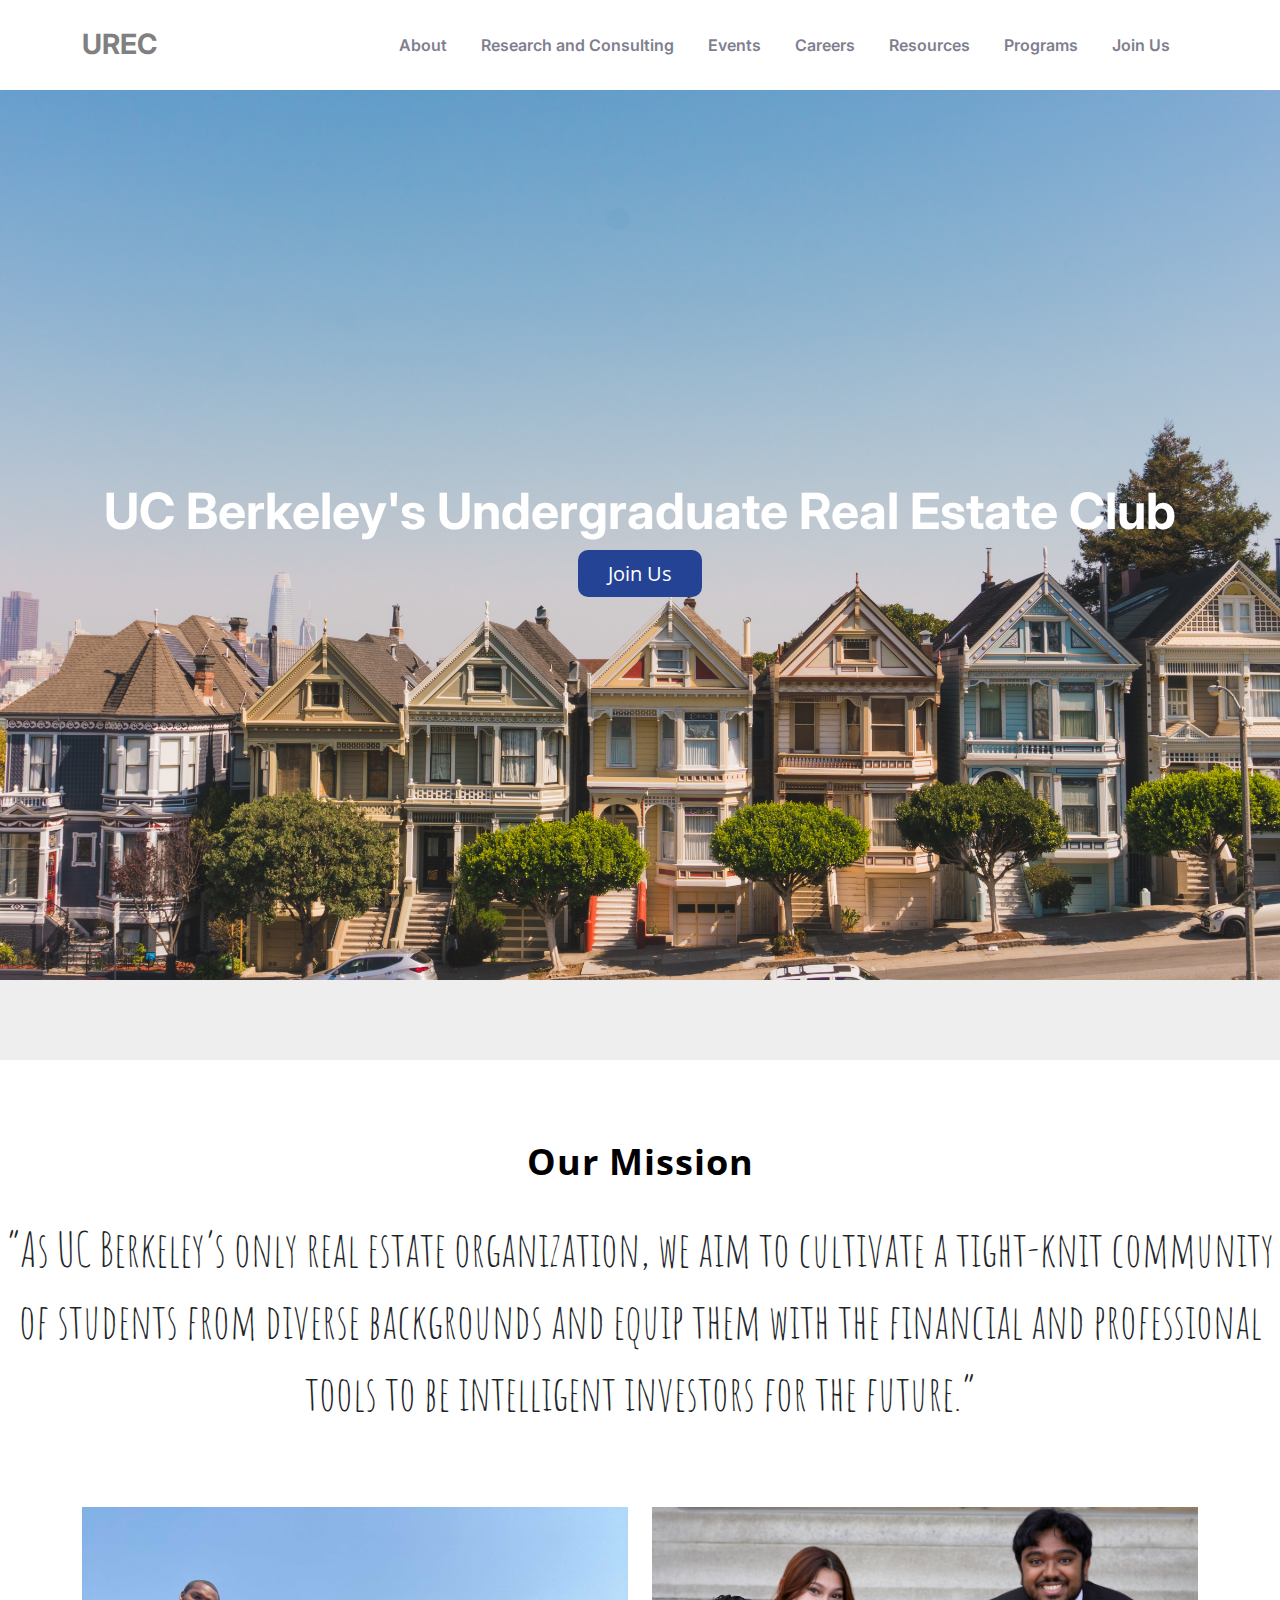
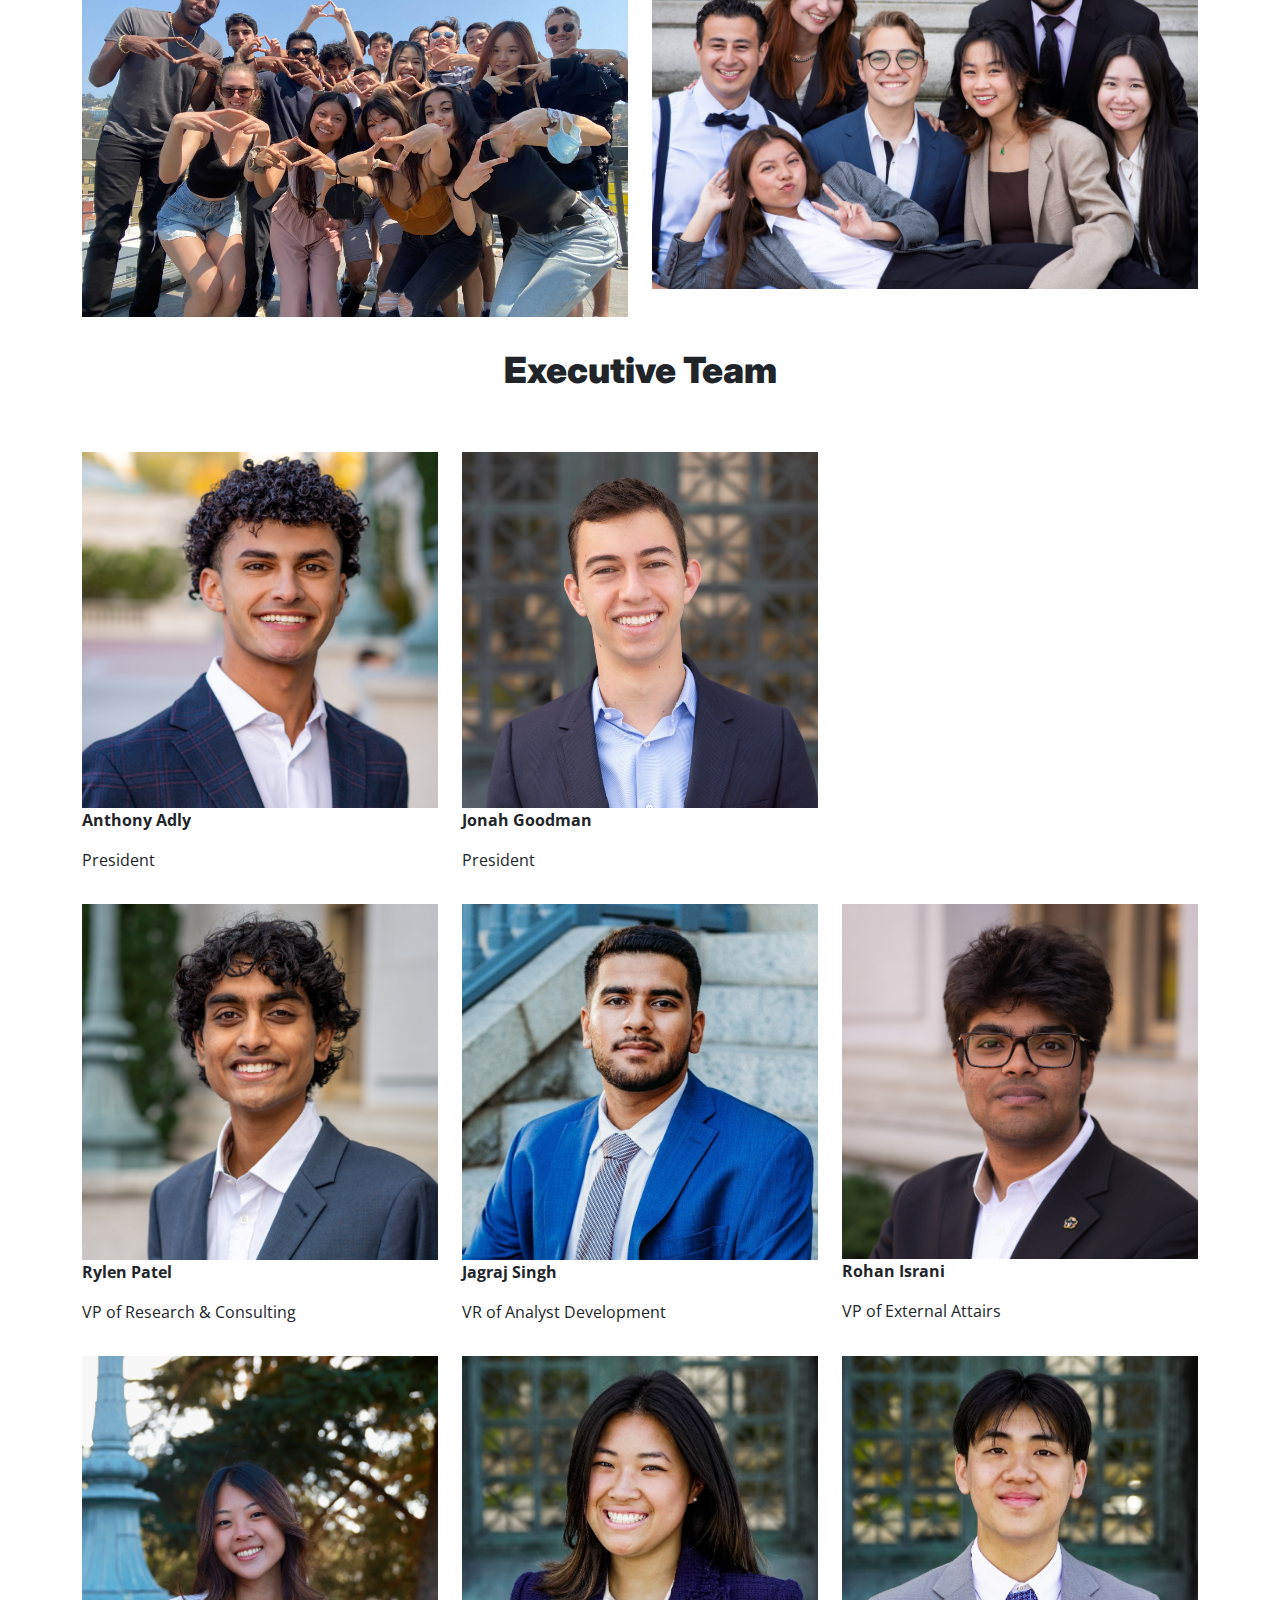
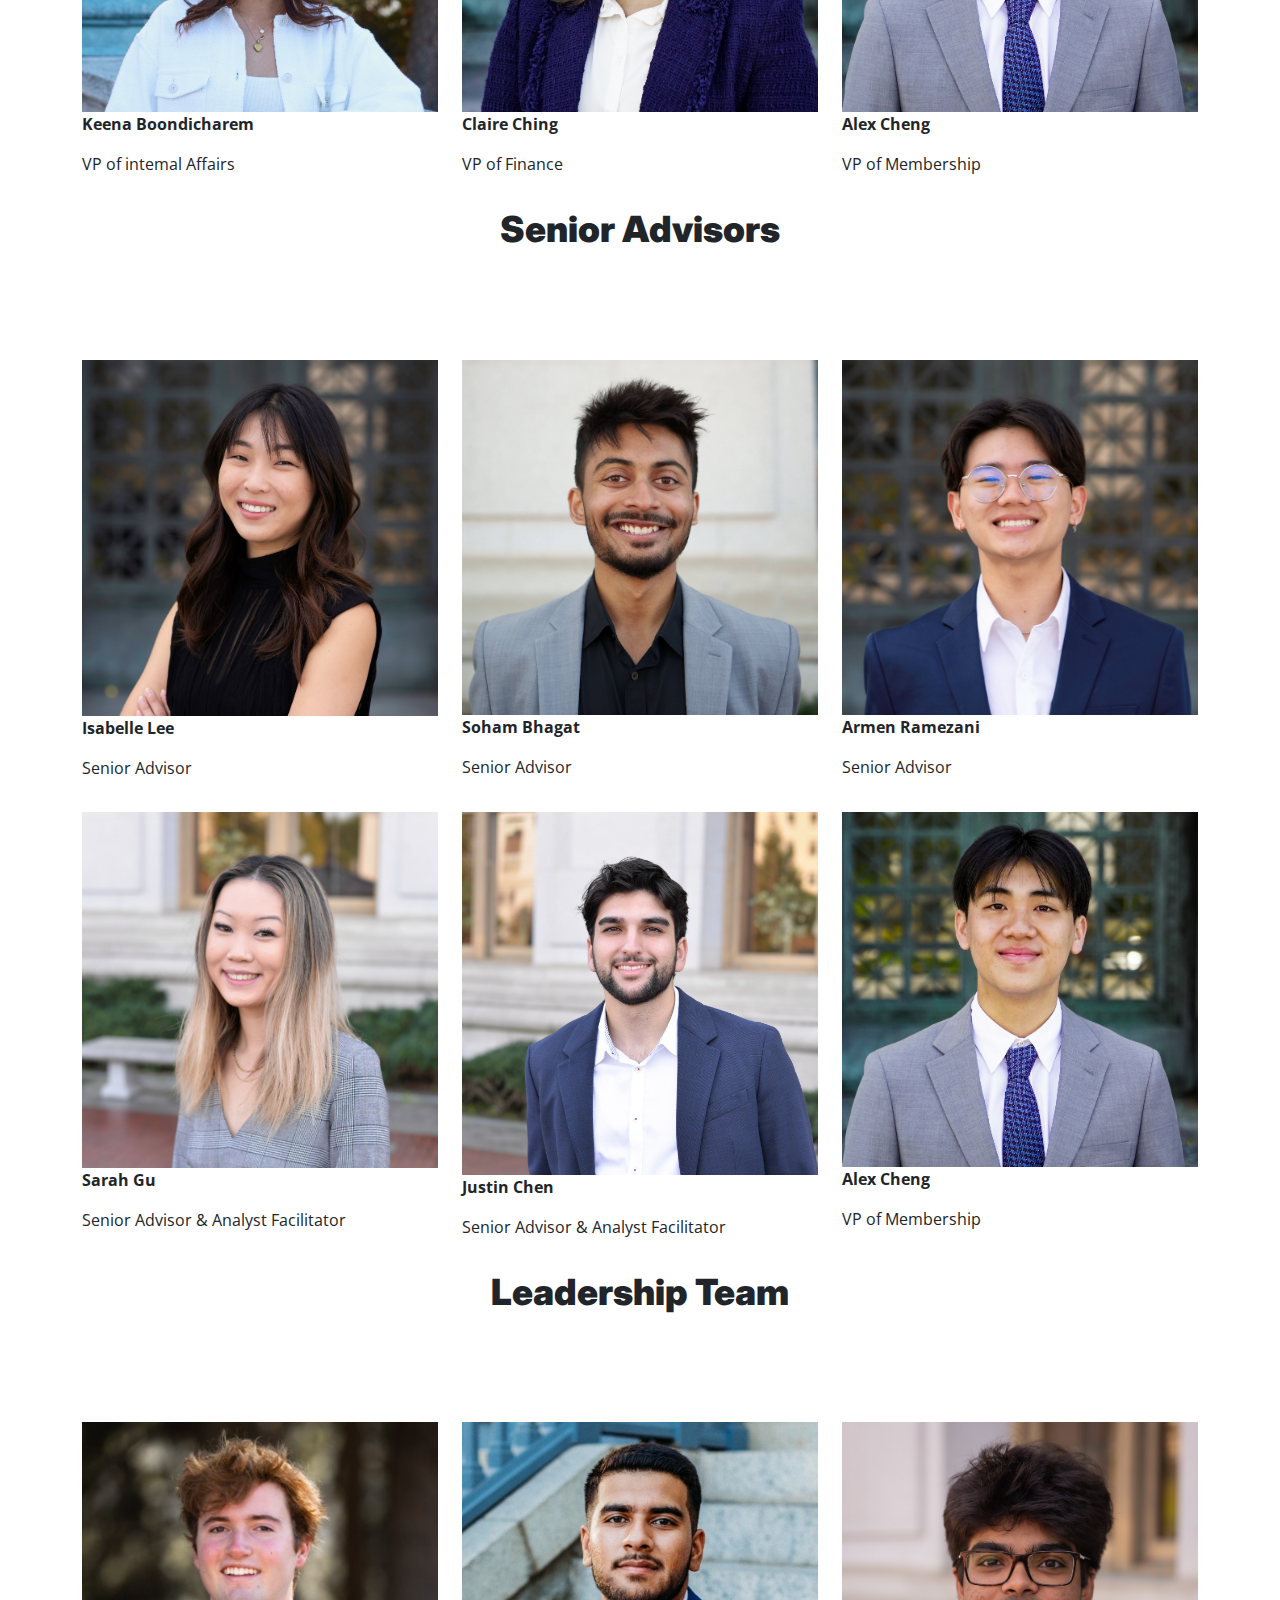
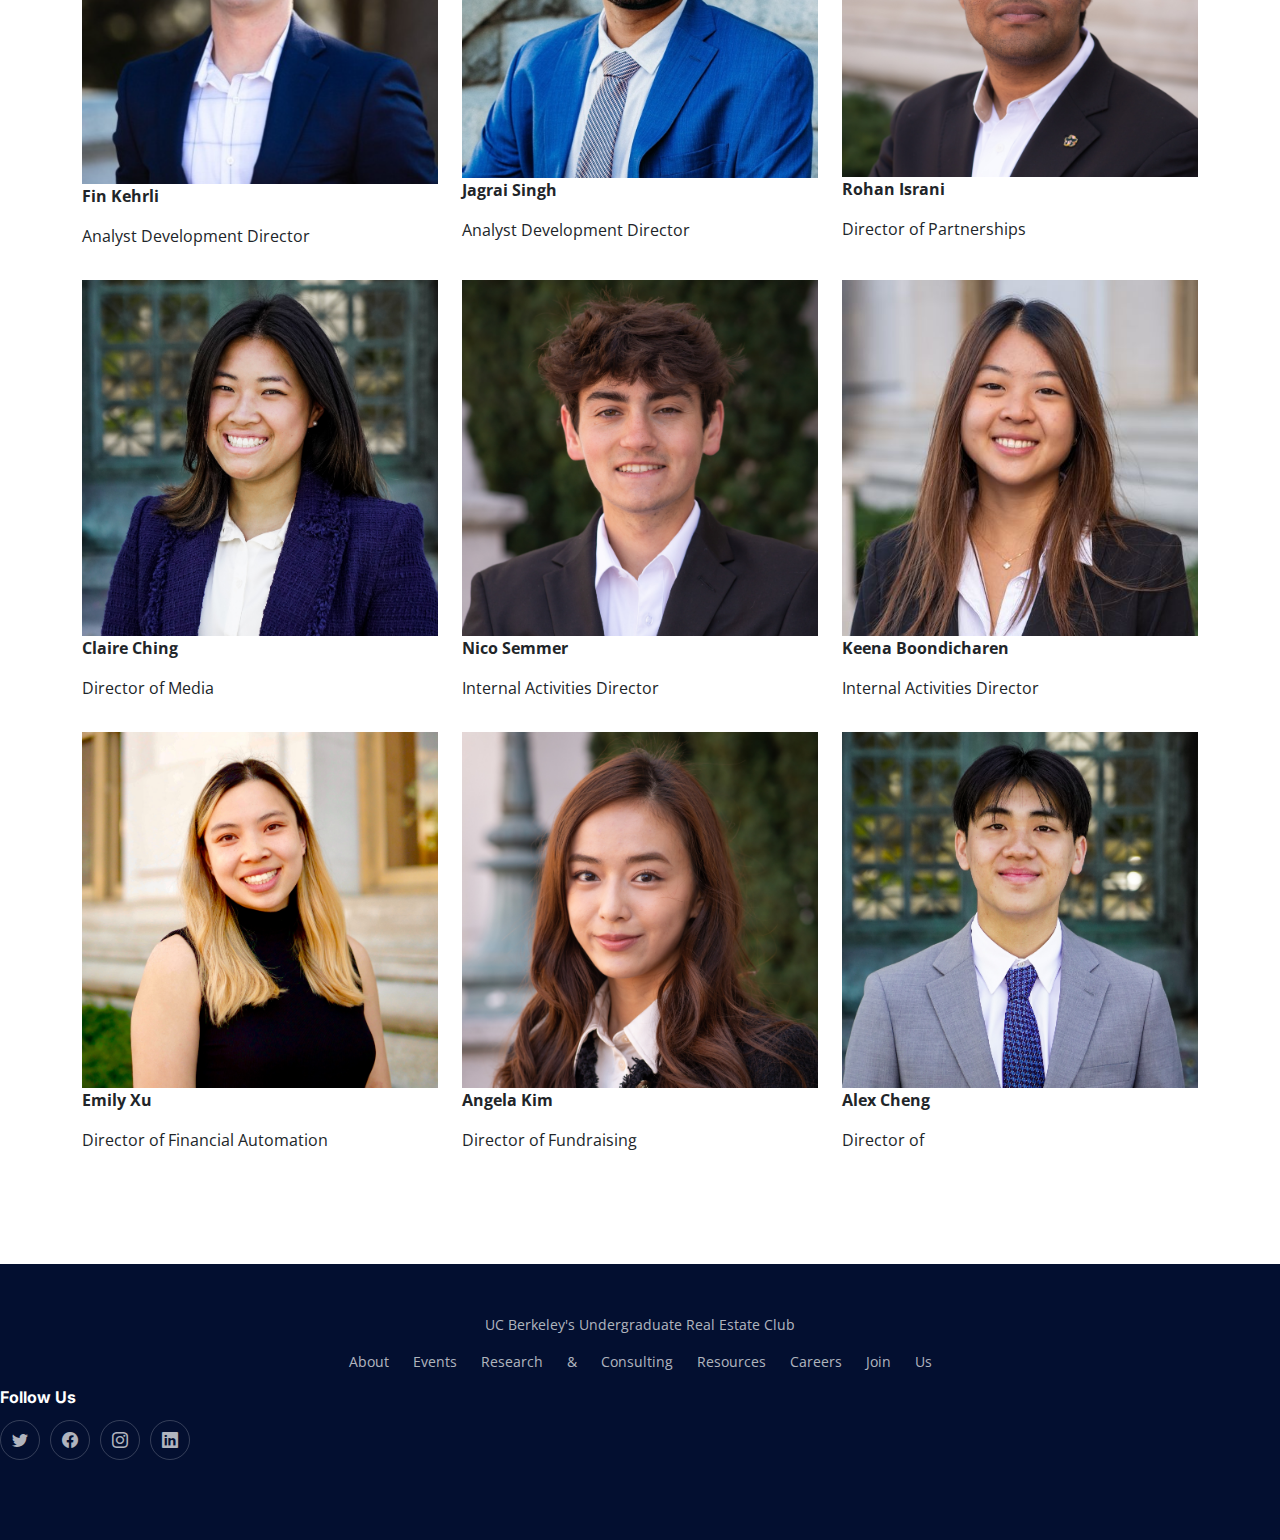
==== about.html @ b680ad61 "please dont crash" ====
<!DOCTYPE html>
<html lang="en">

<head>
  <meta charset="utf-8">
  <meta content="width=device-width, initial-scale=1.0" name="viewport">

  <title>Yummy Bootstrap Template - Index</title>
  <meta content="" name="description">
  <meta content="" name="keywords">

  <!-- Favicons -->
  <link href="assets/img/favicon.png" rel="icon">
  <link href="assets/img/apple-touch-icon.png" rel="apple-touch-icon">

  <!-- Google Fonts -->
  <link rel="preconnect" href="https://fonts.googleapis.com">
  <link rel="preconnect" href="https://fonts.gstatic.com" crossorigin>
  <link href="https://fonts.googleapis.com/css2?family=Open+Sans:ital,wght@0,300;0,400;0,500;0,600;0,700;1,300;1,400;1,600;1,700&family=Amatic+SC:ital,wght@0,300;0,400;0,500;0,600;0,700;1,300;1,400;1,500;1,600;1,700&family=Inter:ital,wght@0,300;0,400;0,500;0,600;0,700;1,300;1,400;1,500;1,600;1,700&display=swap" rel="stylesheet">

  <!-- Vendor CSS Files -->
  <link href="assets/vendor/bootstrap/css/bootstrap.min.css" rel="stylesheet">
  <link href="assets/vendor/bootstrap-icons/bootstrap-icons.css" rel="stylesheet">
  <link href="assets/vendor/aos/aos.css" rel="stylesheet">
  <link href="assets/vendor/glightbox/css/glightbox.min.css" rel="stylesheet">
  <link href="assets/vendor/swiper/swiper-bundle.min.css" rel="stylesheet">

  <!-- Template Main CSS File -->
  <link href="assets/css/about.css" rel="stylesheet">

  <!-- =======================================================
  * Template Name: Yummy
  * Updated: Jan 09 2024 with Bootstrap v5.3.2
  * Template URL: https://bootstrapmade.com/yummy-bootstrap-restaurant-website-template/
  * Author: BootstrapMade.com
  * License: https://bootstrapmade.com/license/
  ======================================================== -->
</head>

<body>

  <!-- ======= Header ======= -->
  <header id="header" class="header fixed-top d-flex align-items-center">
    <div class="container d-flex align-items-center justify-content-between">

      <a href="index.html" class="logo d-flex align-items-center me-auto me-lg-0">
        <!-- Uncomment the line below if you also wish to use an image logo -->
        <!-- <img src="assets/img/logo.png" alt=""> -->
        <h1>UREC<span></span></h1>
      </a>

      <nav id="navbar" class="navbar">
        <ul>
          <li><a href="#hero">About</a></li>
          <li><a href="#about">Research and Consulting</a></li>
          <li><a href="#menu">Events</a></li>
          <li><a href="#events">Careers</a></li>
          <li><a href="#chefs">Resources</a></li>
          <li><a href="#gallery">Programs</a></li>
          <li><a href="#joinus">Join Us</a></li>
      </nav><!-- .navbar -->

    </div>
  </header><!-- End Header -->

  <!-- ======= Hero Section ======= -->
  <section id="hero" class="hero d-flex align-items-center section-bg">
    <div class = "hero-image">
      <div class = "hero-text">
        <h2><b>UC Berkeley's Undergraduate Real Estate Club</h2></b>
        <a href="#" class ="hero-btn">Join Us</a>
      </div>
    </div>

  </section><!-- End Hero Section -->

  <main id="main">

    <!-- ======= About Section ======= -->
    <section id="about" class="about">
      <div class="section-header">
        <h2><b>Our Mission</h2></b>
      </div>
      <div class="section-header">

      <p>
        “As UC Berkeley’s only real estate organization, we aim to cultivate a tight-knit community of students from diverse backgrounds and equip them with the financial and professional tools to be intelligent investors for the future.”
      </p>
    </div>


      <div class="container mt-5">

          <div class="row">
            <div class="col-md-6 mb-3">
              <img src="assets/img/aboutLeftMain.jpg" class="img-fluid" alt="Photo 1">

  
            </div>
            <div class="col-md-6 mb-3">
              <img src="assets/img/aboutRightMain.jpg" class="img-fluid" alt="Photo 1">

            </div>
            <div class="col-md-4 mb-3">
            </div>
            <!-- Add more columns for additional photos -->
          </div>
          <div class="section-header">
          
            <h3><strong>Executive Team </strong></h3  class="section-header">
            </div>
          <div class="row">
          <div class="col-md-4 mb-3">
            <img src="assets/img/AboutImg/Exec1.jpeg" class="img-fluid" alt="Photo 1">
            <p><strong>Anthony Adly</strong></p>
            <p>President</p>

          </div>
          <div class="col-md-4 mb-3">
            <img src="assets/img/AboutImg/Exec2.jpg" class="img-fluid" alt="Photo 1">
            <p><strong>Jonah Goodman </strong></p>
            <p>President</p>
          </div>
          <div class="col-md-4 mb-3">
          </div>
          <!-- Add more columns for additional photos -->
        </div>
        <div class="row">
          <div class="col-md-4 mb-3">
            <img src="assets/img/AboutImg/Vp1.jpeg" class="img-fluid" alt="Photo 1">
            <p><strong>Rylen Patel</strong></p>
            <p>VP of Research & Consulting</p>

          </div>
          <div class="col-md-4 mb-3">
            <img src="assets/img/AboutImg/Vp2.jpeg" class="img-fluid" alt="Photo 1">
            <p><strong>Jagraj Singh</strong></p>
            <p>
              VR of Analyst
              Development</p>
          </div>
          <div class="col-md-4 mb-3">
            <img src="assets/img/AboutImg/Vp3.jpeg" class="img-fluid" alt="Photo 1">
            <p><strong>Rohan Israni</strong></p>
            <p>VP of External Attairs</p>
          </div>
          <div class="col-md-4 mb-3">
            <img src="assets/img/AboutImg/Vp4.jpeg" class="img-fluid" alt="Photo 1">
            <p><strong>Keena
              Boondicharem</strong></p>
            <p>
              VP of intemal Affairs</p>
          </div>
          <div class="col-md-4 mb-3">
            <img src="assets/img/AboutImg/vp5.jpeg" class="img-fluid" alt="Photo 1">
            <p><strong>Claire Ching</strong></p>
            <p>
              VP of Finance</p>
          </div>
          <div class="col-md-4 mb-3">
            <img src="assets/img/AboutImg/Vp6.jpeg" class="img-fluid" alt="Photo 1">
            <p><strong>Alex Cheng</strong></p>
            <p>VP of Membership</p>
          </div>
          <!-- Add more columns for additional photos -->
        </div>
        </div>
        <div class = "section-header">
        <h3><strong>Senior Advisors</strong></h3  >
        </div>
        <div class="container mt-5">


        <div class="row">
          <div class="col-md-4 mb-3">
            <img src="assets/img/AboutImg/Senior1.jpg" class="img-fluid" alt="Photo 1">
            <p><strong>Isabelle Lee</strong></p>
            <p>Senior Advisor</p>

          </div>
          <div class="col-md-4 mb-3">
            <img src="assets/img/AboutImg/Senior2.jpeg" class="img-fluid" alt="Photo 1">
            <p><strong>Soham Bhagat</strong></p>
            <p>
              Senior Advisor</p>
          </div>
          <div class="col-md-4 mb-3">
            <img src="assets/img/AboutImg/senior3.jpg" class="img-fluid" alt="Photo 1">
            <p><strong>Armen Ramezani</strong></p>
            Senior Advisor</p>
          </div>

          <div class="col-md-4 mb-3">
            <img src="assets/img/AboutImg/senior4.jpg" class="img-fluid" alt="Photo 1">
            <p><strong>Sarah Gu</strong></p>
            <p>
              Senior Advisor & Analyst Facilitator</p>
          </div>
          <div class="col-md-4 mb-3">
            <img src="assets/img/AboutImg/Senior5.jpeg" class="img-fluid" alt="Photo 1">
            <p><strong>Justin Chen</strong></p>
            <p>
              Senior Advisor & Analyst Facilitator</p>
          </div>
          <div class="col-md-4 mb-3">
            <img src="assets/img/AboutImg/Vp6.jpeg" class="img-fluid" alt="Photo 1">
            <p><strong>Alex Cheng</strong></p>
            <p>VP of Membership</p>
          </div>
        </div>
          <!-- Add more columns for additional photos -->
        </div>
        <div class = "section-header">
          <h3><strong>Leadership Team</strong></h3  >
          </div>
          <div class="container mt-5">
  
  
          <div class="row">
            <div class="col-md-4 mb-3">
              <img src="assets/img/AboutImg/Leaders1.png" class="img-fluid" alt="Photo 1">
              <p><strong>Fin Kehrli</strong></p>
              <p>Analyst Development Director</p>
  
            </div>
            <div class="col-md-4 mb-3">
              <img src="assets/img/AboutImg/Leaders2.jpeg" class="img-fluid" alt="Photo 1">
              <p><strong>Jagrai Singh</strong></p>
              <p>
                Analyst Development Director</p>
            </div>
            <div class="col-md-4 mb-3">
              <img src="assets/img/AboutImg/Leaders3.jpeg" class="img-fluid" alt="Photo 1">
              <p><strong>Rohan Israni</strong></p>
              Director of Partnerships</p>
            </div>
  
            <div class="col-md-4 mb-3">
              <img src="assets/img/AboutImg/Leaders4.jpeg" class="img-fluid" alt="Photo 1">
              <p><strong>Claire Ching</strong></p>
              <p>
                Director of Media</p>
            </div>
            <div class="col-md-4 mb-3">
              <img src="assets/img/AboutImg/Leaders5.jpeg" class="img-fluid" alt="Photo 1">
              <p><strong>Nico Semmer</strong></p>
              <p>
                Internal Activities Director</p>
            </div>
            <div class="col-md-4 mb-3">
              <img src="assets/img/AboutImg/Leaders6.jpeg" class="img-fluid" alt="Photo 1">
              <p><strong>Keena Boondicharen</strong></p>
              <p>Internal Activities Director</p>
            </div>
            <div class="col-md-4 mb-3">
              <img src="assets/img/AboutImg/Leaders7.jpeg" class="img-fluid" alt="Photo 1">
              <p><strong>Emily Xu</strong></p>
              <p>Director of Financial Automation</p>
            </div>
            <div class="col-md-4 mb-3">
              <img src="assets/img/AboutImg/Leaders8.jpeg" class="img-fluid" alt="Photo 1">
              <p><strong>Angela Kim</strong></p>
              <p>Director of Fundraising</p>
            </div>
            <div class="col-md-4 mb-3">
              <img src="assets/img/AboutImg/Leaders9.jpeg" class="img-fluid" alt="Photo 1">
              <p><strong>Alex Cheng</strong></p>
              <p>Director of</p>
            </div>
          </div>
            <!-- Add more columns for additional photos -->
          </div>
      </div>
    </section><!-- End About Section -->
<!-- ======= Footer ======= -->
<footer id="footer" class="footer">
<p>UC Berkeley's Undergraduate Real Estate Club</p>
<p class = "one"> About   Events  Research & Consulting   Resources   Careers   Join Us</p>
      <div class="col-lg-3 col-md-6 footer-links">
        <h4>Follow Us</h4>
        <div class="social-links d-flex">
          <a href="#" class="twitter"><i class="bi bi-twitter"></i></a>
          <a href="#" class="facebook"><i class="bi bi-facebook"></i></a>
          <a href="#" class="instagram"><i class="bi bi-instagram"></i></a>
          <a href="#" class="linkedin"><i class="bi bi-linkedin"></i></a>
        </div>
      </div>

    </div>
  </div>

</footer><!-- End Footer -->
<!-- End Footer -->
    

</body>

</html>
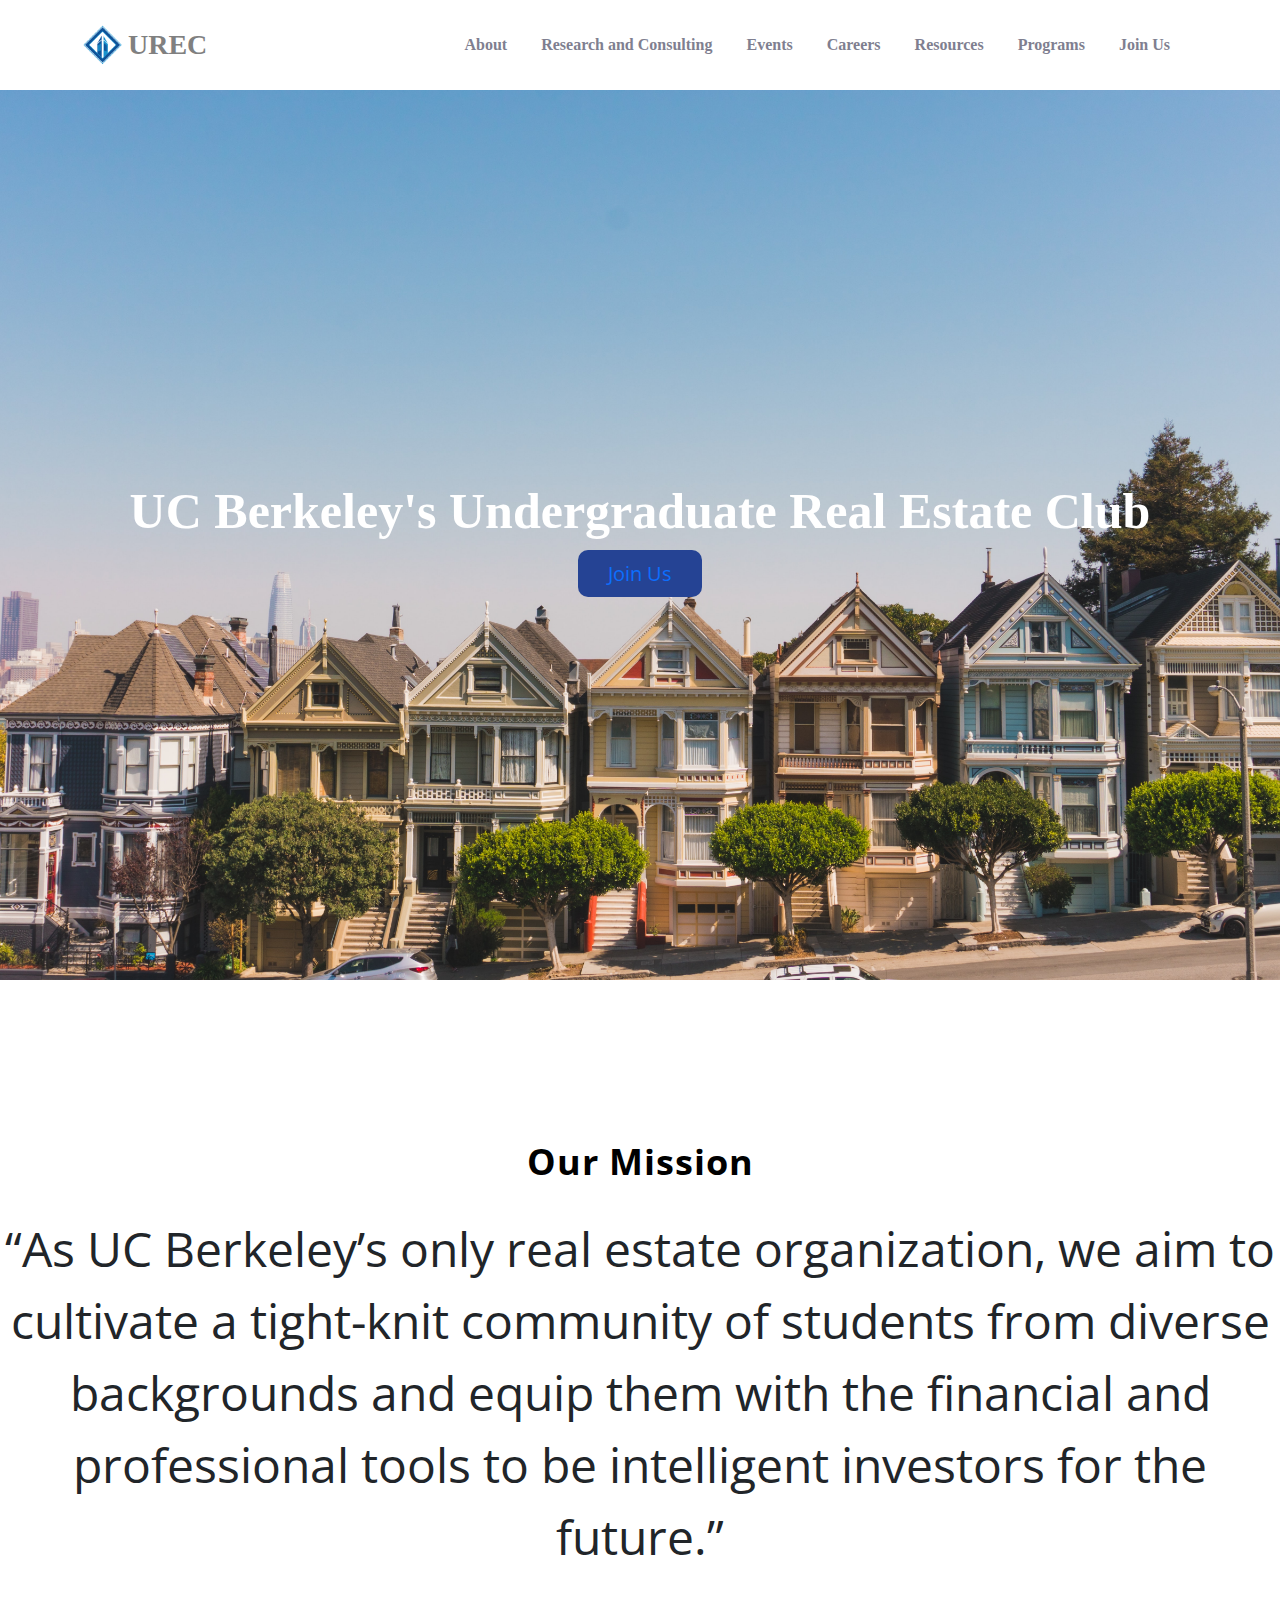
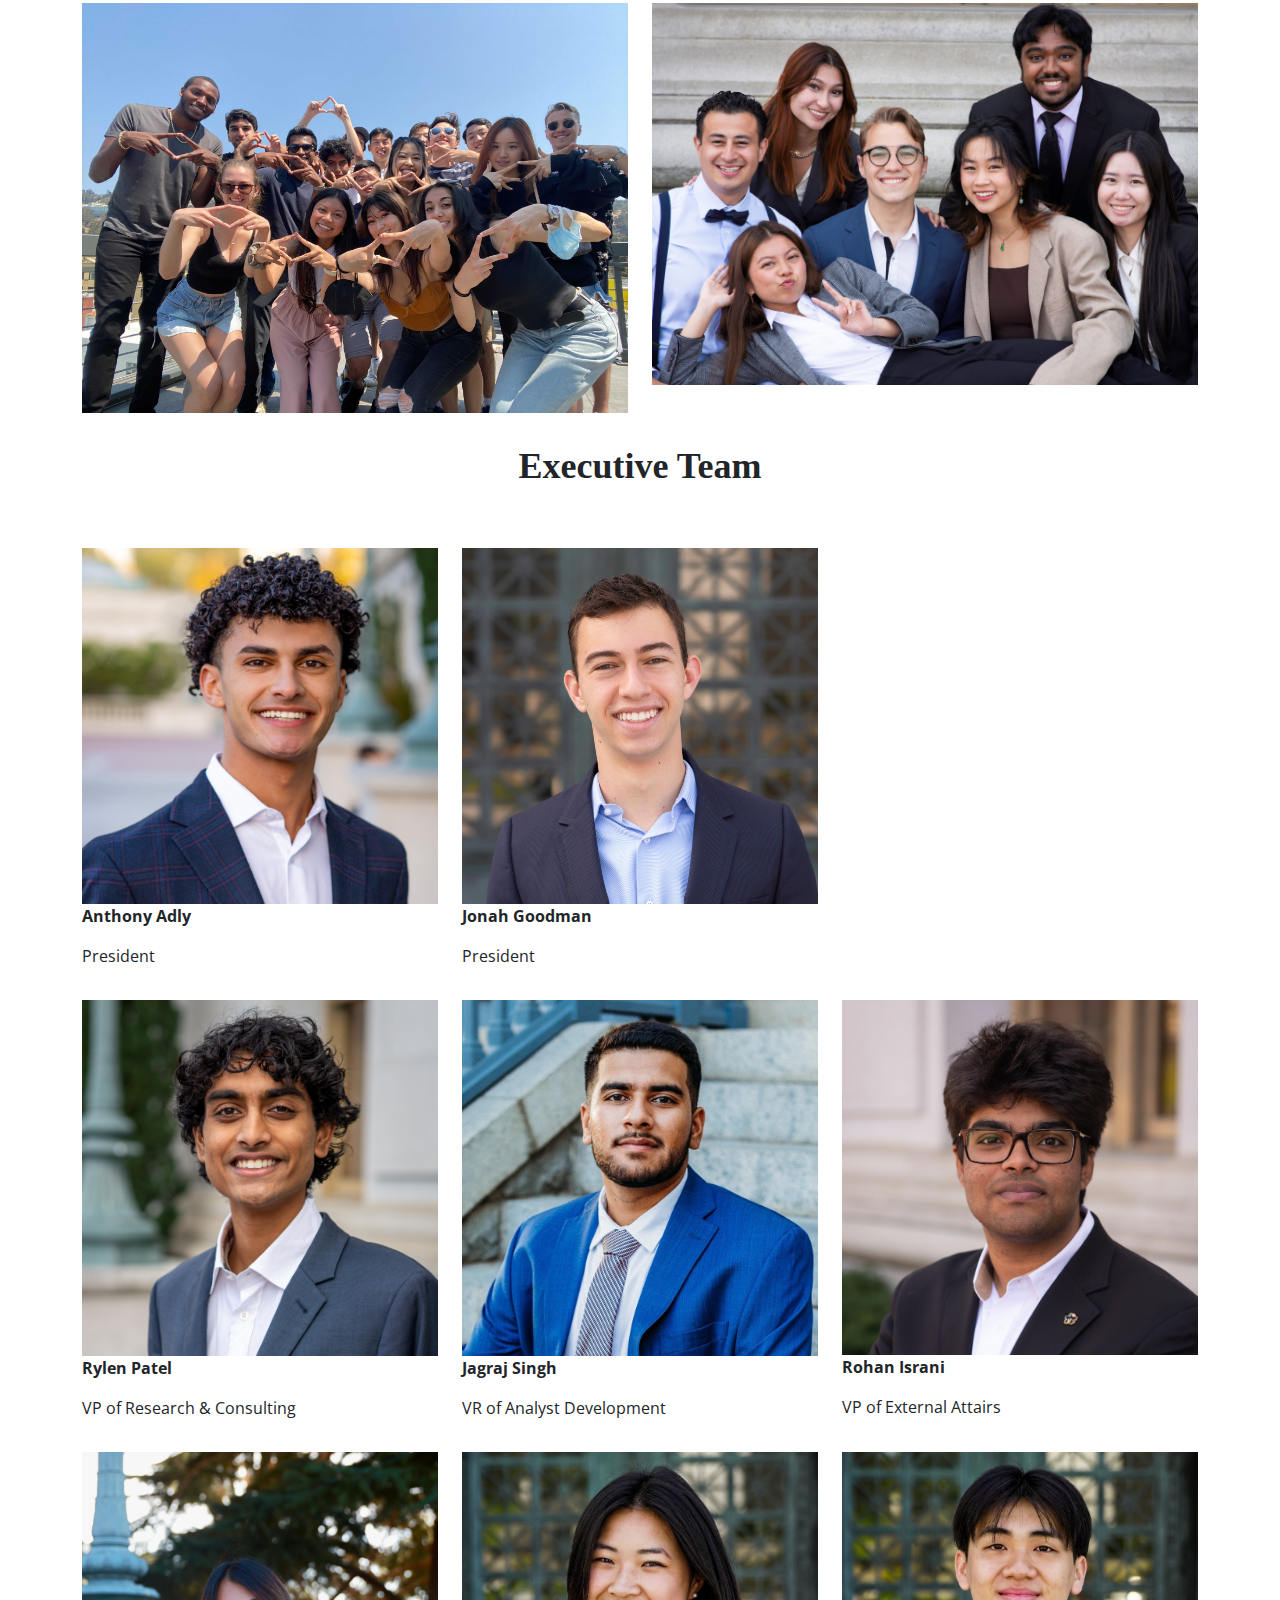
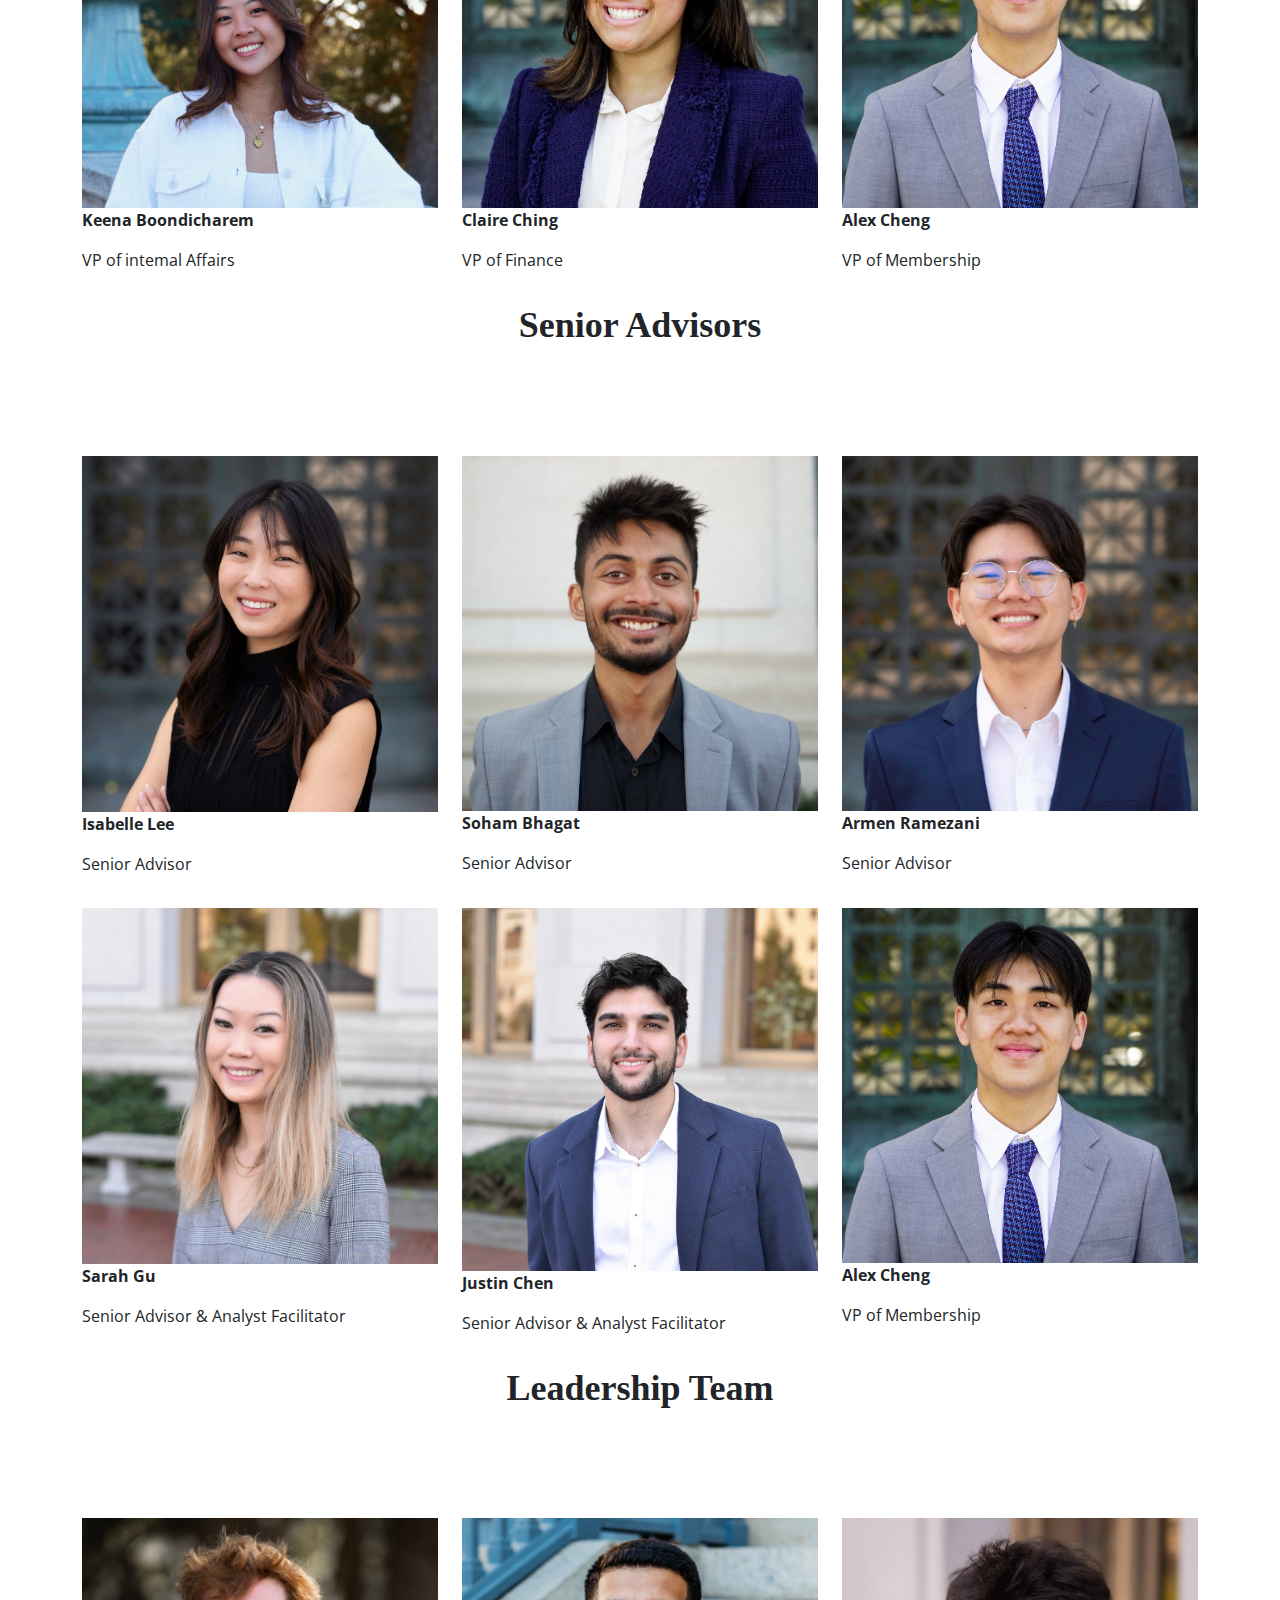
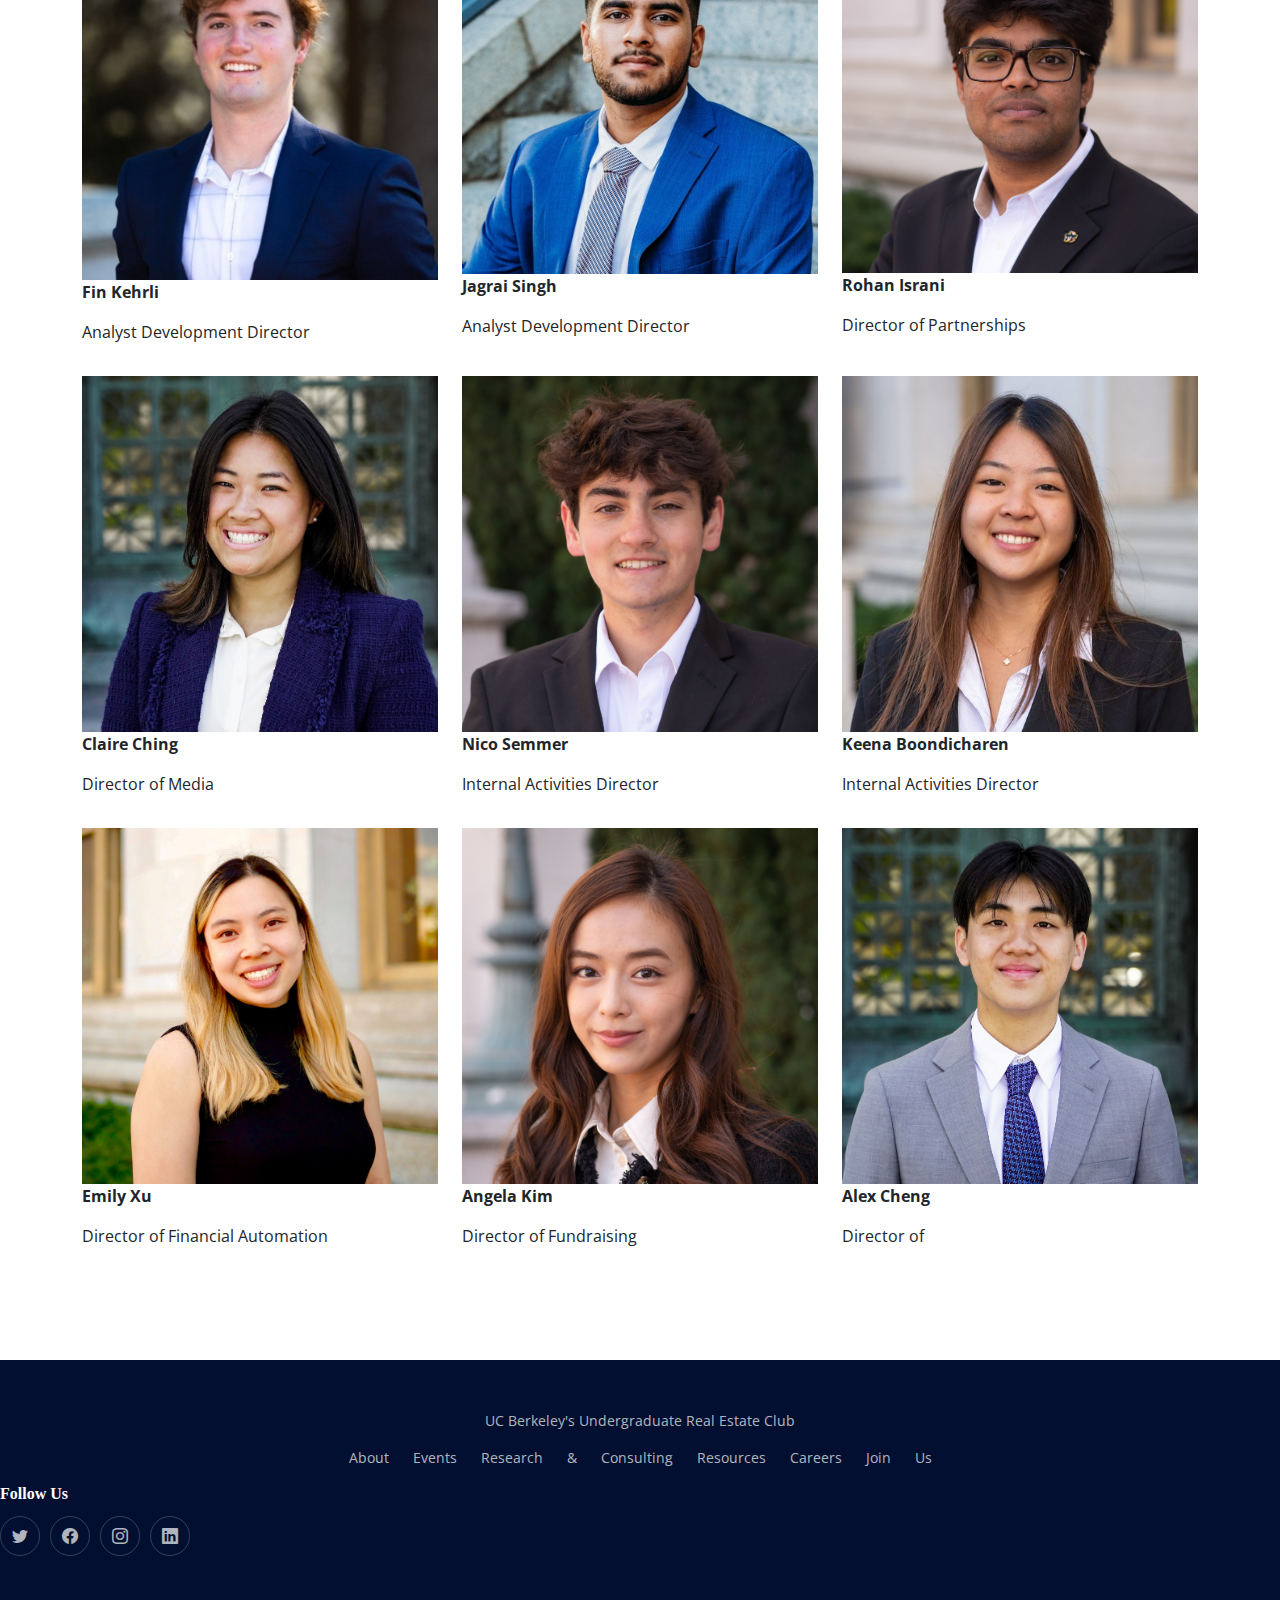
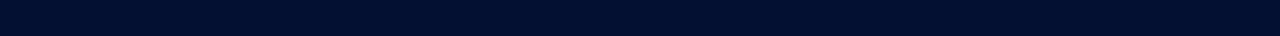
==== commit 5b220916: "Changed some navbar stuff Dw about it" ====
--- a/about.html
+++ b/about.html
@@ -46,22 +46,24 @@
       <a href="index.html" class="logo d-flex align-items-center me-auto me-lg-0">
         <!-- Uncomment the line below if you also wish to use an image logo -->
         <!-- <img src="assets/img/logo.png" alt=""> -->
+        <img class = "image1" src = "assets/img/logo.png">
         <h1>UREC<span></span></h1>
       </a>
 
       <nav id="navbar" class="navbar">
         <ul>
-          <li><a href="#hero">About</a></li>
-          <li><a href="#about">Research and Consulting</a></li>
-          <li><a href="#menu">Events</a></li>
-          <li><a href="#events">Careers</a></li>
-          <li><a href="#chefs">Resources</a></li>
+          <li><a href="about.html">About</a></li>
+          <li><a href="research.html">Research and Consulting</a></li>
+          <li><a href="events.html">Events</a></li>
+          <li><a href="careers.html">Careers</a></li>
+          <li><a href="resources.html">Resources</a></li>
           <li><a href="#gallery">Programs</a></li>
           <li><a href="#joinus">Join Us</a></li>
       </nav><!-- .navbar -->
 
     </div>
   </header><!-- End Header -->
+
 
   <!-- ======= Hero Section ======= -->
   <section id="hero" class="hero d-flex align-items-center section-bg">
@@ -81,7 +83,7 @@
       <div class="section-header">
         <h2><b>Our Mission</h2></b>
       </div>
-      <div class="section-header">
+      <div class="section-header" class="container">
 
       <p>
         “As UC Berkeley’s only real estate organization, we aim to cultivate a tight-knit community of students from diverse backgrounds and equip them with the financial and professional tools to be intelligent investors for the future.”
@@ -89,7 +91,7 @@
     </div>
 
 
-      <div class="container mt-5">
+      <div class="container">
 
           <div class="row">
             <div class="col-md-6 mb-3">
@@ -220,7 +222,13 @@
             <div class="col-md-4 mb-3">
               <img src="assets/img/AboutImg/Leaders1.png" class="img-fluid" alt="Photo 1">
               <p><strong>Fin Kehrli</strong></p>
-              <p>Analyst Development Director</p>
+            
+              <p>Analyst Development Director   <!-- <a href="http://finKehli/"><i class="bi bi-google"></i>
+              </a>
+              <a href="http://finKehli/"><i class="bi bi-linkedin"></i>
+              </a></p>
+              -->
+            </p>
   
             </div>
             <div class="col-md-4 mb-3">
--- a/assets/css/about.css
+++ b/assets/css/about.css
@@ -13,8 +13,8 @@
 /* Fonts */
 :root {
   --font-default: "Open Sans", system-ui, -apple-system, "Segoe UI", Roboto, "Helvetica Neue", Arial, "Noto Sans", "Liberation Sans", sans-serif, "Apple Color Emoji", "Segoe UI Emoji", "Segoe UI Symbol", "Noto Color Emoji";
-  --font-primary: "Amatic SC", sans-serif;
-  --font-secondary: "Inter", sans-serif;
+  --font-primary: "Open Sans", sans-serif;
+  --font-secondary: "Times", sans-serif;
 }
 
 /* Colors */
@@ -38,7 +38,6 @@
 }
 
 a {
-  color: white;
   text-decoration: none;
 }
 
@@ -64,9 +63,7 @@
   padding: 80px 0;
 }
 
-.section-bg {
-  background-color: #eee;
-}
+
 
 .section-header {
   text-align: center;
@@ -1459,7 +1456,9 @@
   justify-content: center;
   align-items: center;
 }
-
+.black{
+  color:black;
+}
 .hero-text{
   color: white; 
   text-align: center;
